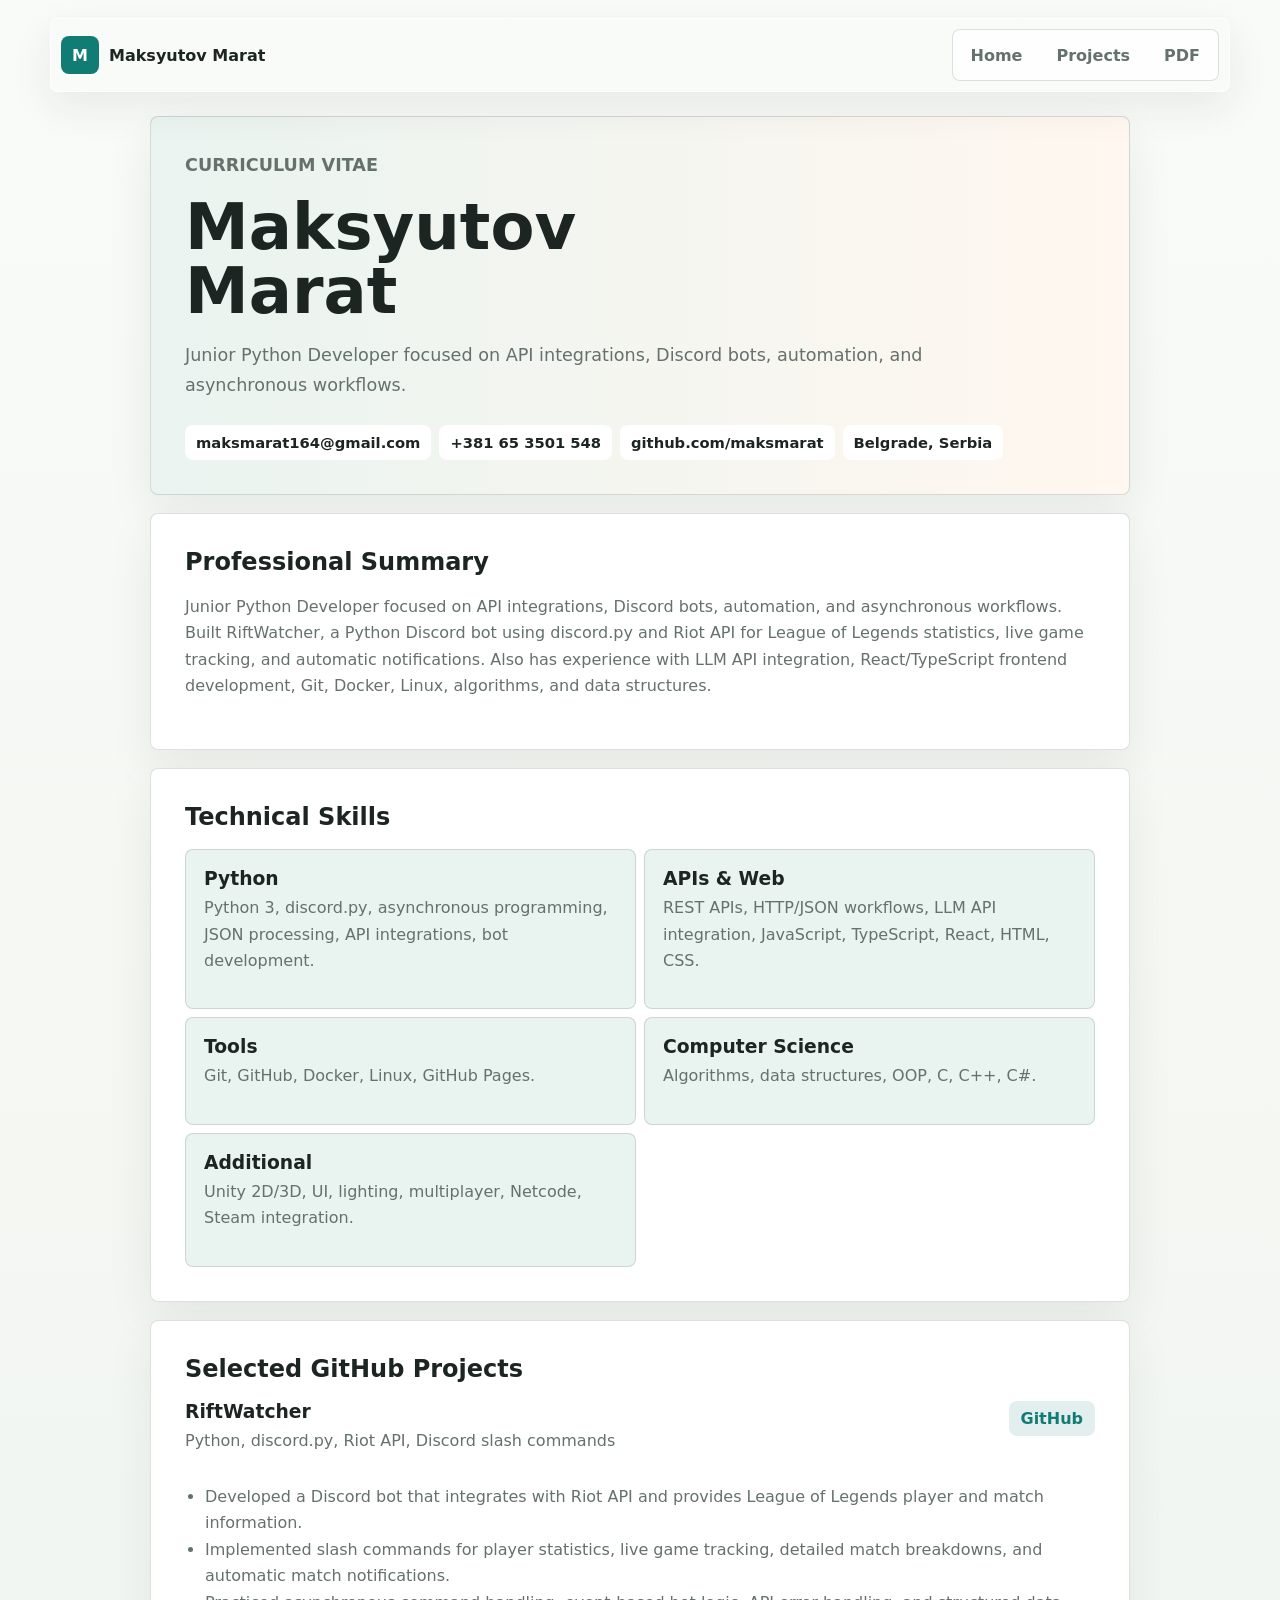
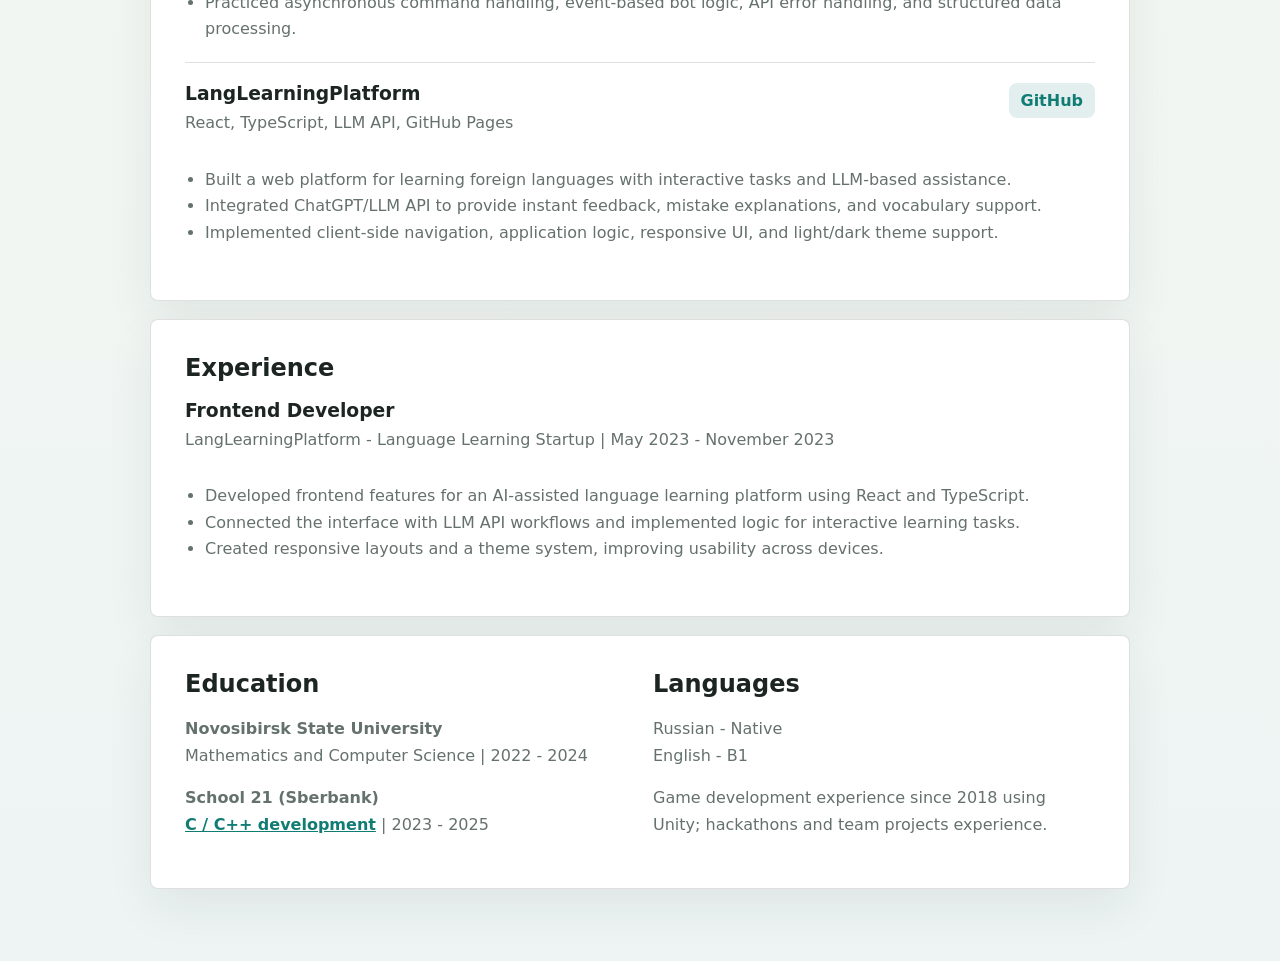
==== cv.html @ bb761750 "Build personal portfolio site" ====
<!DOCTYPE html>
<html lang="en">
  <head>
    <meta charset="UTF-8" />
    <meta name="viewport" content="width=device-width, initial-scale=1.0" />
    <title>CV | Maksyutov Marat</title>
    <link rel="stylesheet" href="styles.css" />
  </head>
  <body class="cv-page">
    <header class="site-header" aria-label="CV navigation">
      <a class="brand" href="index.html#home" aria-label="Back to home">
        <span class="brand-mark">M</span>
        <span>Maksyutov Marat</span>
      </a>

      <nav class="nav-tabs cv-nav" aria-label="CV actions">
        <a class="nav-tab nav-link" href="index.html#home">Home</a>
        <a class="nav-tab nav-link" href="index.html#projects">Projects</a>
        <a class="nav-tab nav-link" href="Maksyutov_Marat_CV.pdf" target="_blank" rel="noreferrer">PDF</a>
      </nav>
    </header>

    <main class="resume-shell">
      <section class="resume-hero">
        <p class="eyebrow">Curriculum Vitae</p>
        <h1>Maksyutov Marat</h1>
        <p>Junior Python Developer focused on API integrations, Discord bots, automation, and asynchronous workflows.</p>
        <div class="resume-contact" aria-label="Contact information">
          <a href="mailto:maksmarat164@gmail.com">maksmarat164@gmail.com</a>
          <a href="tel:+381653501548">+381 65 3501 548</a>
          <a href="https://github.com/maksmarat" target="_blank" rel="noreferrer">github.com/maksmarat</a>
          <span>Belgrade, Serbia</span>
        </div>
      </section>

      <section class="resume-section">
        <h2>Professional Summary</h2>
        <p>
          Junior Python Developer focused on API integrations, Discord bots,
          automation, and asynchronous workflows. Built RiftWatcher, a Python
          Discord bot using discord.py and Riot API for League of Legends
          statistics, live game tracking, and automatic notifications. Also has
          experience with LLM API integration, React/TypeScript frontend
          development, Git, Docker, Linux, algorithms, and data structures.
        </p>
      </section>

      <section class="resume-section">
        <h2>Technical Skills</h2>
        <div class="resume-grid">
          <article>
            <h3>Python</h3>
            <p>Python 3, discord.py, asynchronous programming, JSON processing, API integrations, bot development.</p>
          </article>
          <article>
            <h3>APIs & Web</h3>
            <p>REST APIs, HTTP/JSON workflows, LLM API integration, JavaScript, TypeScript, React, HTML, CSS.</p>
          </article>
          <article>
            <h3>Tools</h3>
            <p>Git, GitHub, Docker, Linux, GitHub Pages.</p>
          </article>
          <article>
            <h3>Computer Science</h3>
            <p>Algorithms, data structures, OOP, C, C++, C#.</p>
          </article>
          <article>
            <h3>Additional</h3>
            <p>Unity 2D/3D, UI, lighting, multiplayer, Netcode, Steam integration.</p>
          </article>
        </div>
      </section>

      <section class="resume-section">
        <h2>Selected GitHub Projects</h2>
        <article class="resume-item">
          <div>
            <h3>RiftWatcher</h3>
            <p class="resume-muted">Python, discord.py, Riot API, Discord slash commands</p>
          </div>
          <a href="https://github.com/maksmarat/RiftWatcher" target="_blank" rel="noreferrer">GitHub</a>
          <ul>
            <li>Developed a Discord bot that integrates with Riot API and provides League of Legends player and match information.</li>
            <li>Implemented slash commands for player statistics, live game tracking, detailed match breakdowns, and automatic match notifications.</li>
            <li>Practiced asynchronous command handling, event-based bot logic, API error handling, and structured data processing.</li>
          </ul>
        </article>
        <article class="resume-item">
          <div>
            <h3>LangLearningPlatform</h3>
            <p class="resume-muted">React, TypeScript, LLM API, GitHub Pages</p>
          </div>
          <a href="https://github.com/Amir837/langleraningplatform" target="_blank" rel="noreferrer">GitHub</a>
          <ul>
            <li>Built a web platform for learning foreign languages with interactive tasks and LLM-based assistance.</li>
            <li>Integrated ChatGPT/LLM API to provide instant feedback, mistake explanations, and vocabulary support.</li>
            <li>Implemented client-side navigation, application logic, responsive UI, and light/dark theme support.</li>
          </ul>
        </article>
      </section>

      <section class="resume-section">
        <h2>Experience</h2>
        <article class="resume-item">
          <div>
            <h3>Frontend Developer</h3>
            <p class="resume-muted">LangLearningPlatform - Language Learning Startup | May 2023 - November 2023</p>
          </div>
          <ul>
            <li>Developed frontend features for an AI-assisted language learning platform using React and TypeScript.</li>
            <li>Connected the interface with LLM API workflows and implemented logic for interactive learning tasks.</li>
            <li>Created responsive layouts and a theme system, improving usability across devices.</li>
          </ul>
        </article>
      </section>

      <section class="resume-section resume-two-columns">
        <div>
          <h2>Education</h2>
          <p><strong>Novosibirsk State University</strong><br />Mathematics and Computer Science | 2022 - 2024</p>
          <p><strong>School 21 (Sberbank)</strong><br /><a href="https://21-school.ru/" target="_blank" rel="noreferrer">C / C++ development</a> | 2023 - 2025</p>
        </div>
        <div>
          <h2>Languages</h2>
          <p>Russian - Native<br />English - B1</p>
          <p class="resume-muted">Game development experience since 2018 using Unity; hackathons and team projects experience.</p>
        </div>
      </section>
    </main>
  </body>
</html>
---- styles.css ----
:root {
  --bg: #f4f7f2;
  --surface: #ffffff;
  --surface-soft: #e9f3ef;
  --surface-warm: #fff7ef;
  --ink: #1d2523;
  --muted: #65716d;
  --line: rgba(32, 33, 36, 0.14);
  --teal: #117c74;
  --coral: #df624c;
  --mustard: #bc8726;
  --sky: #e8eef6;
  --shadow: 0 24px 70px rgba(31, 40, 38, 0.14);
}

* {
  box-sizing: border-box;
}

html {
  scroll-behavior: smooth;
}

body {
  margin: 0;
  min-height: 100vh;
  background:
    linear-gradient(180deg, #f8fbf7 0%, var(--bg) 44%, #edf4f3 100%);
  color: var(--ink);
  font-family: system-ui, -apple-system, BlinkMacSystemFont, "Segoe UI", sans-serif;
}

button,
a {
  font: inherit;
}

button {
  cursor: pointer;
}

.site-header {
  position: sticky;
  top: 0;
  z-index: 10;
  display: flex;
  align-items: center;
  justify-content: space-between;
  gap: 20px;
  width: min(1180px, calc(100% - 32px));
  margin: 18px auto 0;
  padding: 10px;
  border: 1px solid rgba(255, 255, 255, 0.66);
  border-radius: 8px;
  background: rgba(248, 251, 247, 0.86);
  box-shadow: 0 14px 40px rgba(32, 33, 36, 0.08);
  backdrop-filter: blur(18px);
}

.brand {
  display: inline-flex;
  align-items: center;
  gap: 10px;
  color: var(--ink);
  font-weight: 800;
  text-decoration: none;
}

.brand-mark {
  display: grid;
  width: 38px;
  height: 38px;
  place-items: center;
  border-radius: 8px;
  background: var(--teal);
  color: #fff;
  letter-spacing: 0;
}

.nav-tabs {
  display: flex;
  align-items: center;
  gap: 6px;
  padding: 4px;
  border: 1px solid var(--line);
  border-radius: 8px;
  background: rgba(255, 255, 255, 0.64);
}

.nav-tab,
.primary-action,
.secondary-action {
  display: inline-flex;
  align-items: center;
  justify-content: center;
  min-height: 42px;
  border: 0;
  border-radius: 8px;
  transition: transform 180ms ease, background 180ms ease, color 180ms ease, box-shadow 180ms ease;
  text-decoration: none;
}

.nav-tab {
  min-width: 86px;
  padding: 0 14px;
  background: transparent;
  color: var(--muted);
  font-weight: 700;
}

.nav-link {
  min-width: 62px;
}

.nav-tab.active,
.nav-tab:hover {
  background: var(--ink);
  color: #fff;
}

main {
  width: min(1180px, calc(100% - 32px));
  margin: 24px auto 48px;
}

.hero {
  position: relative;
  min-height: calc(100vh - 116px);
  overflow: hidden;
  border-radius: 8px;
  box-shadow: var(--shadow);
  isolation: isolate;
}

.hero-image {
  position: absolute;
  inset: 0;
  width: 100%;
  height: 100%;
  object-fit: cover;
}

.hero-overlay {
  position: absolute;
  inset: 0;
  background:
    linear-gradient(90deg, rgba(248, 251, 247, 0.97) 0%, rgba(248, 251, 247, 0.86) 42%, rgba(248, 251, 247, 0.22) 78%),
    linear-gradient(0deg, rgba(29, 37, 35, 0.22), rgba(29, 37, 35, 0.02));
}

.hero-content {
  position: relative;
  z-index: 1;
  display: flex;
  flex-direction: column;
  justify-content: center;
  max-width: 650px;
  min-height: calc(100vh - 116px);
  padding: clamp(42px, 8vw, 92px) clamp(28px, 8vw, 92px) 150px;
}

.eyebrow {
  margin: 0 0 14px;
  color: var(--coral);
  font-size: 0.78rem;
  font-weight: 800;
  letter-spacing: 0;
  text-transform: uppercase;
}

h1,
h2,
h3,
p {
  margin-top: 0;
}

h1 {
  max-width: 620px;
  margin-bottom: 22px;
  font-size: 5.1rem;
  line-height: 1;
  letter-spacing: 0;
}

.hero-text {
  max-width: 560px;
  margin-bottom: 30px;
  color: #3b3d3f;
  font-size: 1.15rem;
  line-height: 1.7;
}

.hero-stack,
.project-tech,
.resume-contact,
.resume-grid {
  display: flex;
  flex-wrap: wrap;
  gap: 8px;
}

.hero-stack {
  margin-bottom: 26px;
}

.hero-stack span,
.project-tech span {
  padding: 8px 10px;
  border: 1px solid rgba(29, 37, 35, 0.12);
  border-radius: 8px;
  background: rgba(255, 255, 255, 0.72);
  color: var(--ink);
  font-size: 0.9rem;
  font-weight: 800;
}

.hero-actions {
  display: flex;
  flex-wrap: wrap;
  gap: 12px;
}

.primary-action {
  background: var(--teal);
  color: #fff;
  box-shadow: 0 14px 24px rgba(31, 138, 131, 0.22);
}

.secondary-action {
  border: 1px solid var(--line);
  background: rgba(255, 255, 255, 0.7);
  color: var(--ink);
}

.primary-action:hover,
.secondary-action:hover {
  transform: translateY(-2px);
}

.hero-highlights {
  position: absolute;
  right: 24px;
  bottom: 24px;
  left: 24px;
  z-index: 1;
  display: grid;
  grid-template-columns: repeat(3, minmax(0, 1fr));
  gap: 1px;
  overflow: hidden;
  border: 1px solid rgba(255, 255, 255, 0.72);
  border-radius: 8px;
  background: rgba(255, 255, 255, 0.72);
  backdrop-filter: blur(18px);
}

.hero-highlights div {
  min-height: 92px;
  padding: 18px;
  background: rgba(255, 255, 255, 0.68);
}

.hero-highlights span {
  display: block;
  margin-bottom: 8px;
  color: var(--coral);
  font-size: 0.78rem;
  font-weight: 800;
  text-transform: uppercase;
}

.hero-highlights strong {
  display: block;
  font-size: 1rem;
  line-height: 1.35;
}

.content-panel {
  min-height: calc(100vh - 116px);
  padding: clamp(34px, 6vw, 74px) 0;
}

.section-heading {
  max-width: 720px;
  margin-bottom: clamp(28px, 4vw, 44px);
}

.section-heading h2 {
  margin-bottom: 0;
  font-size: 3.6rem;
  line-height: 1.03;
  letter-spacing: 0;
}

.profile-layout {
  display: grid;
  grid-template-columns: minmax(0, 1fr) minmax(230px, 310px);
  gap: 16px;
  margin-bottom: 18px;
}

.profile-block {
  padding: 28px;
  border: 1px solid var(--line);
  border-radius: 8px;
  background: #fff;
  box-shadow: 0 18px 48px rgba(31, 40, 38, 0.07);
}

.profile-block h3 {
  margin-bottom: 12px;
  font-size: 1.35rem;
}

.profile-block p {
  margin-bottom: 0;
  color: var(--muted);
  line-height: 1.7;
}

.profile-aside {
  display: grid;
  gap: 10px;
  align-content: start;
}

.profile-aside span {
  padding: 18px;
  border: 1px solid var(--line);
  border-radius: 8px;
  background: var(--surface-warm);
  color: var(--ink);
  font-weight: 800;
}

.info-grid {
  display: grid;
  grid-template-columns: repeat(3, minmax(0, 1fr));
  gap: 16px;
}

.info-card {
  min-height: 260px;
  padding: 28px;
  border: 1px solid var(--line);
  border-radius: 8px;
  background: #fff;
  box-shadow: 0 18px 48px rgba(31, 40, 38, 0.06);
}

.card-number {
  display: inline-block;
  margin-bottom: 54px;
  color: var(--mustard);
  font-weight: 800;
}

.info-card h3,
.project-row h3 {
  margin-bottom: 12px;
  font-size: 1.3rem;
}

.info-card p,
.detail-panel p,
.project-row p,
.contact-copy p {
  margin-bottom: 0;
  color: var(--muted);
  line-height: 1.65;
}

.detail-grid {
  display: grid;
  grid-template-columns: repeat(4, minmax(0, 1fr));
  gap: 16px;
  margin-top: 16px;
}

.detail-panel {
  padding: 24px;
  border: 1px solid var(--line);
  border-radius: 8px;
  background: #fff;
  box-shadow: 0 18px 48px rgba(31, 40, 38, 0.06);
}

.detail-panel h3 {
  margin-bottom: 14px;
  font-size: 1.15rem;
}

.detail-panel p + p {
  margin-top: 14px;
}

.detail-panel strong {
  color: var(--ink);
}

.skill-cloud {
  display: flex;
  flex-wrap: wrap;
  gap: 8px;
}

.skill-cloud span {
  padding: 8px 10px;
  border-radius: 8px;
  background: var(--sky);
  color: var(--ink);
  font-size: 0.9rem;
  font-weight: 700;
}

.project-list {
  display: grid;
  grid-template-columns: repeat(2, minmax(0, 1fr));
  gap: 16px;
}

.project-row {
  display: grid;
  grid-template-rows: 1fr auto;
  gap: 24px;
  min-height: 360px;
  padding: 28px;
  border: 1px solid var(--line);
  border-radius: 8px;
  background: #fff;
  box-shadow: 0 18px 48px rgba(31, 40, 38, 0.07);
}

.project-tech {
  margin: 0 0 18px;
}

.project-status {
  justify-self: start;
  min-width: 82px;
  padding: 8px 12px;
  border-radius: 8px;
  background: rgba(31, 138, 131, 0.12);
  color: var(--teal);
  font-size: 0.86rem;
  font-weight: 800;
  text-align: center;
  text-decoration: none;
  transition: transform 180ms ease, background 180ms ease;
}

a.project-status:hover {
  transform: translateY(-2px);
  background: rgba(31, 138, 131, 0.18);
}

.project-status.muted {
  background: rgba(105, 112, 109, 0.12);
  color: var(--muted);
}

.contact-layout {
  display: grid;
  grid-template-columns: minmax(0, 1fr) minmax(280px, 420px);
  gap: 28px;
  align-items: start;
}

.contact-copy {
  padding: 28px;
  border-left: 4px solid var(--coral);
  border-radius: 8px;
  background: var(--surface-soft);
}

.contact-meta {
  display: flex;
  flex-wrap: wrap;
  gap: 8px;
  margin-top: 22px;
}

.contact-meta span {
  padding: 8px 10px;
  border-radius: 8px;
  background: #fff;
  color: var(--ink);
  font-size: 0.92rem;
  font-weight: 800;
}

.contact-links {
  display: grid;
  gap: 12px;
}

.contact-links a {
  padding: 18px 20px;
  border: 1px solid var(--line);
  border-radius: 8px;
  color: var(--ink);
  font-weight: 800;
  text-decoration: none;
  transition: border-color 180ms ease, color 180ms ease, transform 180ms ease;
}

.contact-links a:hover {
  border-color: var(--teal);
  color: var(--teal);
  transform: translateX(4px);
}

.cv-page main {
  margin-bottom: 72px;
}

.resume-shell {
  display: grid;
  gap: 18px;
  max-width: 980px;
}

.resume-hero,
.resume-section {
  padding: 34px;
  border: 1px solid var(--line);
  border-radius: 8px;
  background: #fff;
  box-shadow: 0 18px 48px rgba(31, 40, 38, 0.07);
}

.resume-hero {
  background:
    linear-gradient(90deg, rgba(233, 243, 239, 0.96), rgba(255, 247, 239, 0.96)),
    var(--surface);
}

.resume-hero h1 {
  margin-bottom: 18px;
  font-size: 4rem;
}

.resume-hero p {
  max-width: 760px;
  color: var(--muted);
  font-size: 1.1rem;
  line-height: 1.7;
}

.resume-contact {
  margin-top: 24px;
}

.resume-contact a,
.resume-contact span {
  padding: 9px 11px;
  border-radius: 8px;
  background: #fff;
  color: var(--ink);
  font-size: 0.92rem;
  font-weight: 800;
  text-decoration: none;
}

.resume-section h2 {
  margin-bottom: 18px;
  font-size: 1.5rem;
}

.resume-section h3 {
  margin-bottom: 6px;
}

.resume-section p,
.resume-section li {
  color: var(--muted);
  line-height: 1.65;
}

.resume-grid {
  display: grid;
  grid-template-columns: repeat(2, minmax(0, 1fr));
}

.resume-grid article {
  padding: 18px;
  border: 1px solid var(--line);
  border-radius: 8px;
  background: var(--surface-soft);
}

.resume-item {
  display: grid;
  grid-template-columns: minmax(0, 1fr) auto;
  gap: 14px 20px;
  padding: 20px 0;
  border-top: 1px solid var(--line);
}

.resume-item:first-of-type {
  border-top: 0;
  padding-top: 0;
}

.resume-item > a {
  align-self: start;
  padding: 8px 12px;
  border-radius: 8px;
  background: rgba(17, 124, 116, 0.12);
  color: var(--teal);
  font-weight: 800;
  text-decoration: none;
}

.resume-item ul {
  grid-column: 1 / -1;
  margin: 0;
  padding-left: 20px;
}

.resume-muted {
  color: var(--muted);
}

.resume-two-columns {
  display: grid;
  grid-template-columns: repeat(2, minmax(0, 1fr));
  gap: 26px;
}

.resume-two-columns a {
  color: var(--teal);
  font-weight: 800;
}

.hidden {
  display: none;
}

@media (max-width: 760px) {
  .site-header {
    align-items: stretch;
    flex-direction: column;
  }

  .nav-tabs {
    display: grid;
    grid-template-columns: repeat(3, minmax(0, 1fr));
  }

  .nav-tab {
    min-width: 0;
  }

  main {
    margin-top: 18px;
  }

  .hero,
  .hero-content,
  .content-panel {
    min-height: auto;
  }

  .hero-content {
    padding: 42px 24px 300px;
  }

  h1 {
    font-size: 3.3rem;
  }

  .hero-text {
    font-size: 1rem;
  }

  .section-heading h2 {
    font-size: 2.45rem;
  }

  .hero-overlay {
    background:
      linear-gradient(180deg, rgba(248, 251, 247, 0.98) 0%, rgba(248, 251, 247, 0.9) 54%, rgba(248, 251, 247, 0.12) 100%),
      linear-gradient(0deg, rgba(29, 37, 35, 0.22), rgba(29, 37, 35, 0));
  }

  .hero-highlights,
  .profile-layout,
  .info-grid,
  .detail-grid,
  .project-list,
  .resume-grid,
  .resume-two-columns,
  .contact-layout {
    grid-template-columns: 1fr;
  }

  .hero-highlights {
    right: 16px;
    bottom: 16px;
    left: 16px;
  }

  .info-card {
    min-height: auto;
  }

  .card-number {
    margin-bottom: 28px;
  }

  .project-row {
    min-height: auto;
  }

  .resume-hero h1 {
    font-size: 3rem;
  }

  .resume-item {
    grid-template-columns: 1fr;
  }
}

@media (max-width: 420px) {
  h1 {
    font-size: 2.7rem;
  }

  .section-heading h2 {
    font-size: 2.1rem;
  }

  .nav-tabs {
    grid-template-columns: repeat(2, minmax(0, 1fr));
  }

  .hero-actions {
    flex-direction: column;
  }

  .primary-action,
  .secondary-action {
    width: 100%;
  }
}
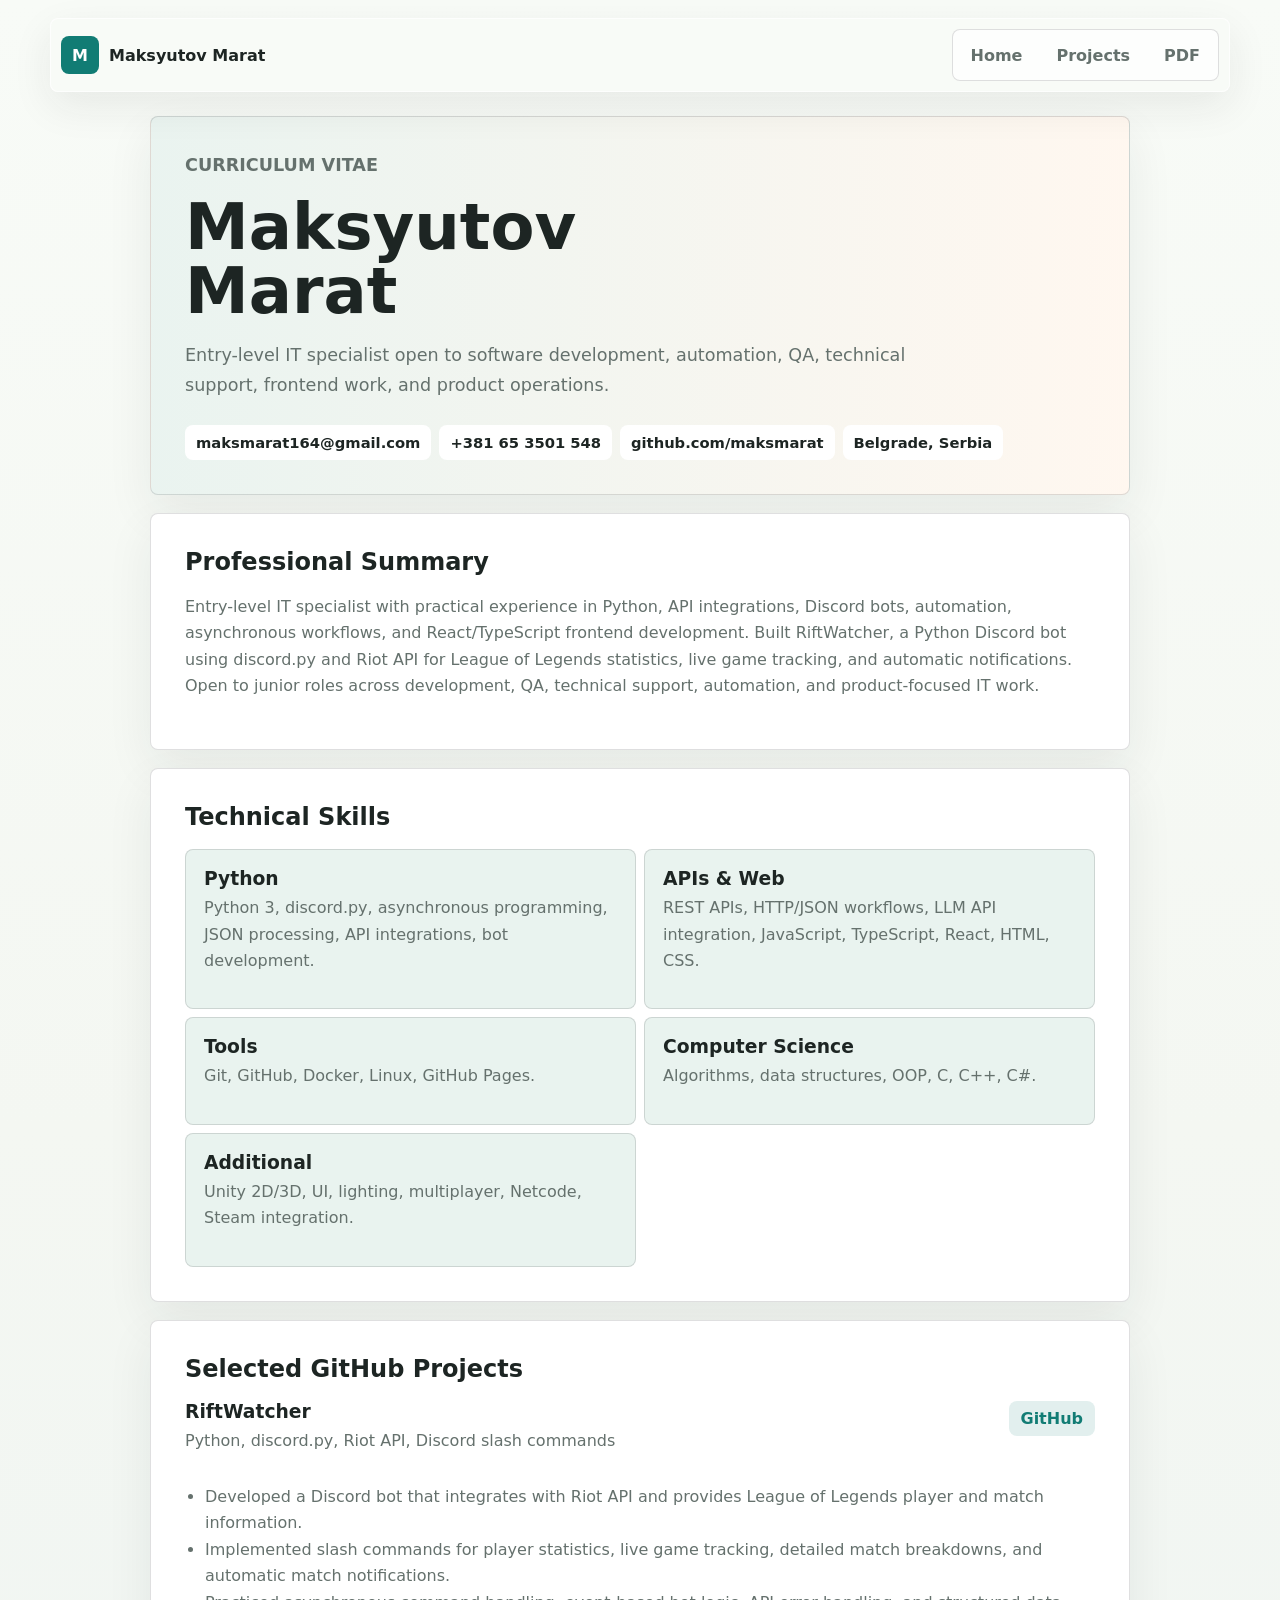
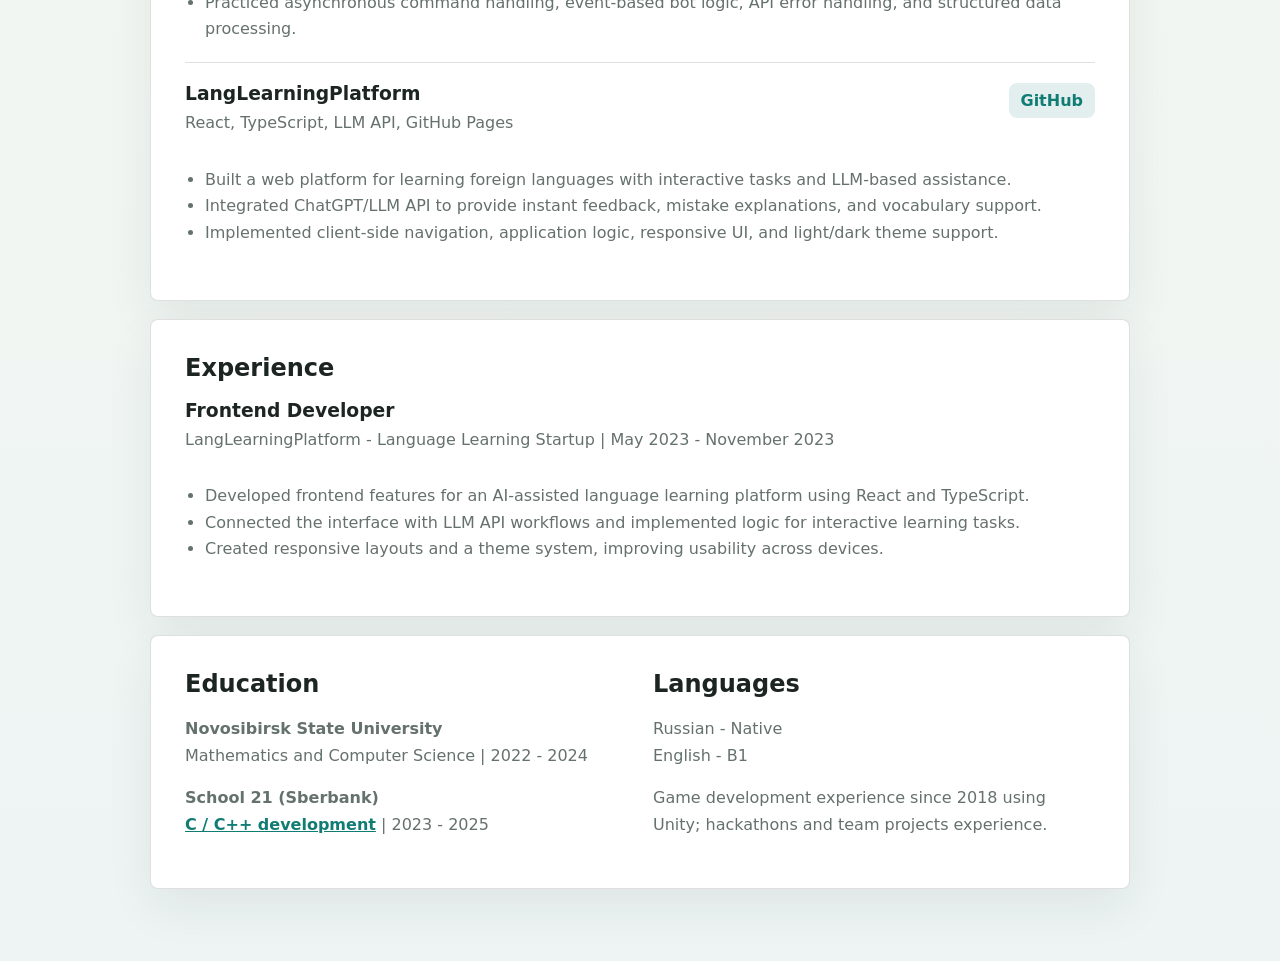
==== commit 69098d89: "Update portfolio career focus" ====
--- a/cv.html
+++ b/cv.html
@@ -24,7 +24,7 @@
       <section class="resume-hero">
         <p class="eyebrow">Curriculum Vitae</p>
         <h1>Maksyutov Marat</h1>
-        <p>Junior Python Developer focused on API integrations, Discord bots, automation, and asynchronous workflows.</p>
+        <p>Entry-level IT specialist open to software development, automation, QA, technical support, frontend work, and product operations.</p>
         <div class="resume-contact" aria-label="Contact information">
           <a href="mailto:maksmarat164@gmail.com">maksmarat164@gmail.com</a>
           <a href="tel:+381653501548">+381 65 3501 548</a>
@@ -36,12 +36,13 @@
       <section class="resume-section">
         <h2>Professional Summary</h2>
         <p>
-          Junior Python Developer focused on API integrations, Discord bots,
-          automation, and asynchronous workflows. Built RiftWatcher, a Python
+          Entry-level IT specialist with practical experience in Python, API
+          integrations, Discord bots, automation, asynchronous workflows, and
+          React/TypeScript frontend development. Built RiftWatcher, a Python
           Discord bot using discord.py and Riot API for League of Legends
-          statistics, live game tracking, and automatic notifications. Also has
-          experience with LLM API integration, React/TypeScript frontend
-          development, Git, Docker, Linux, algorithms, and data structures.
+          statistics, live game tracking, and automatic notifications. Open to
+          junior roles across development, QA, technical support, automation,
+          and product-focused IT work.
         </p>
       </section>
 
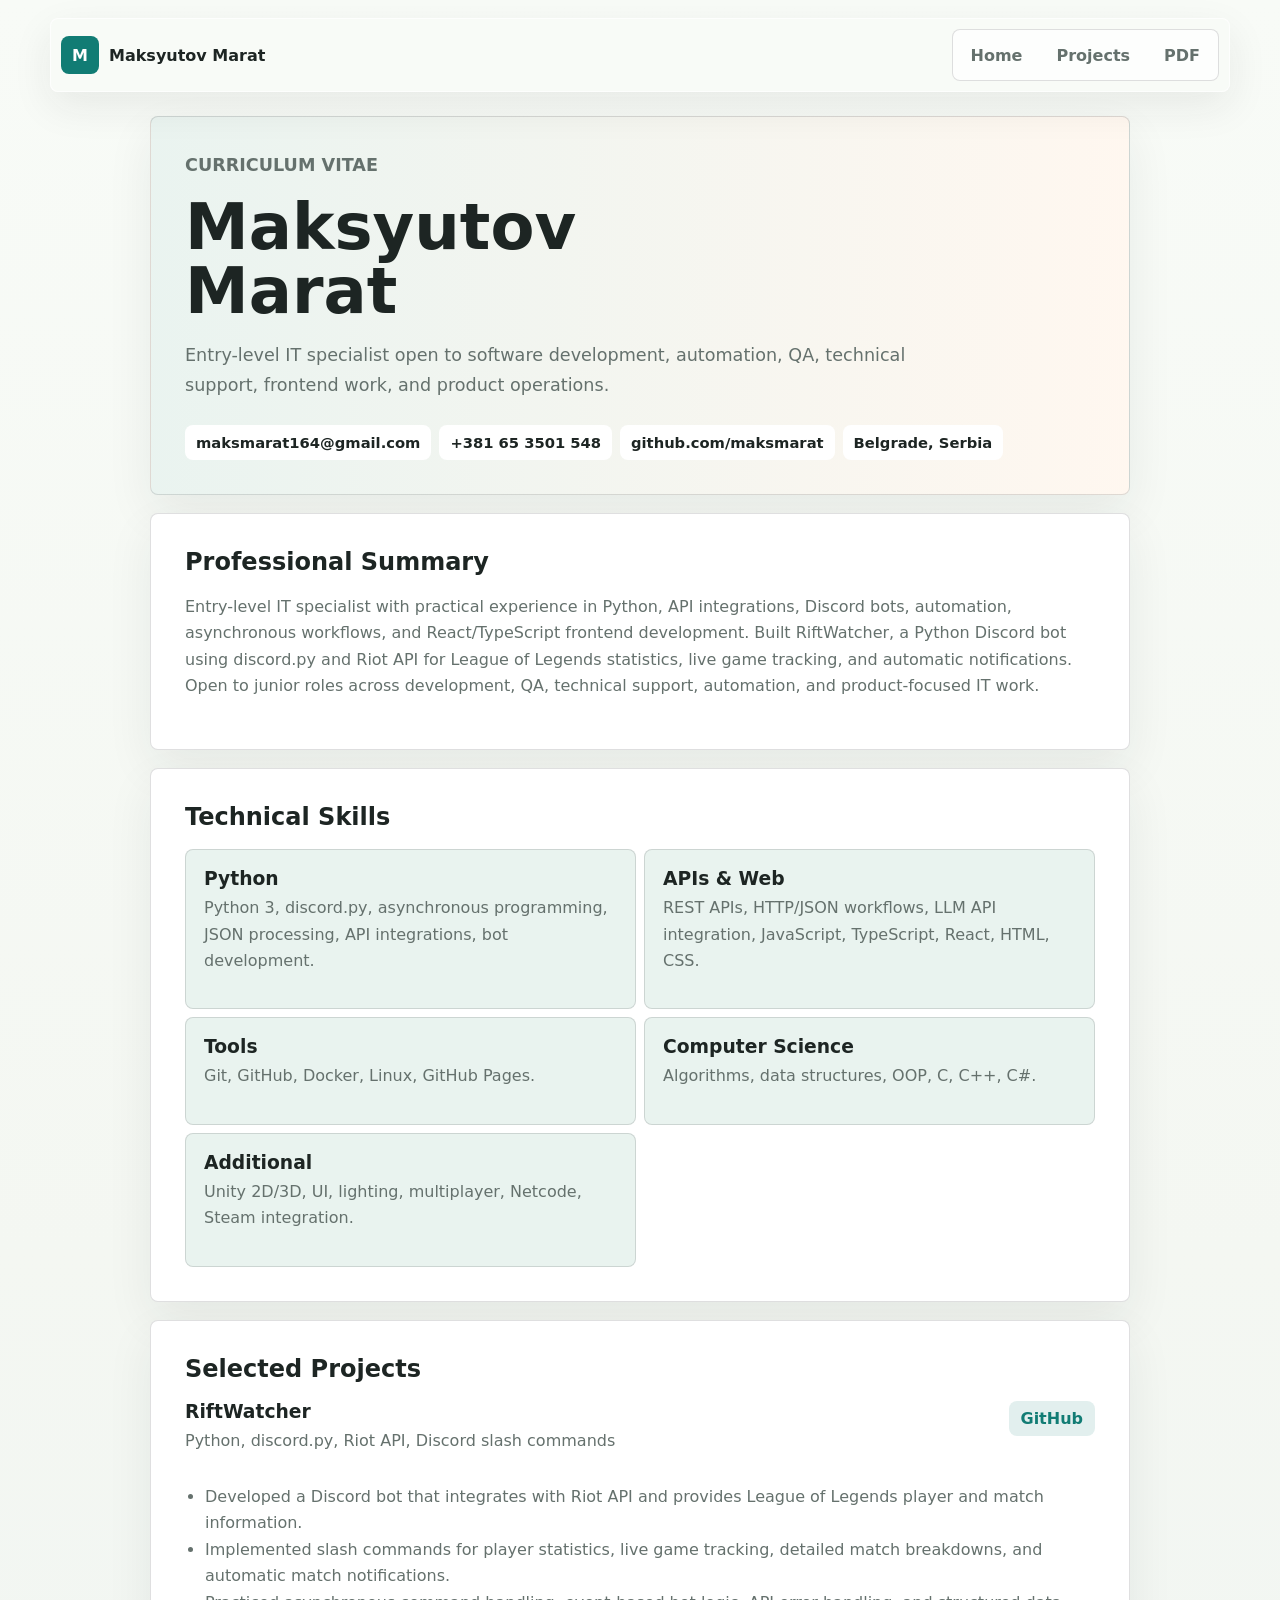
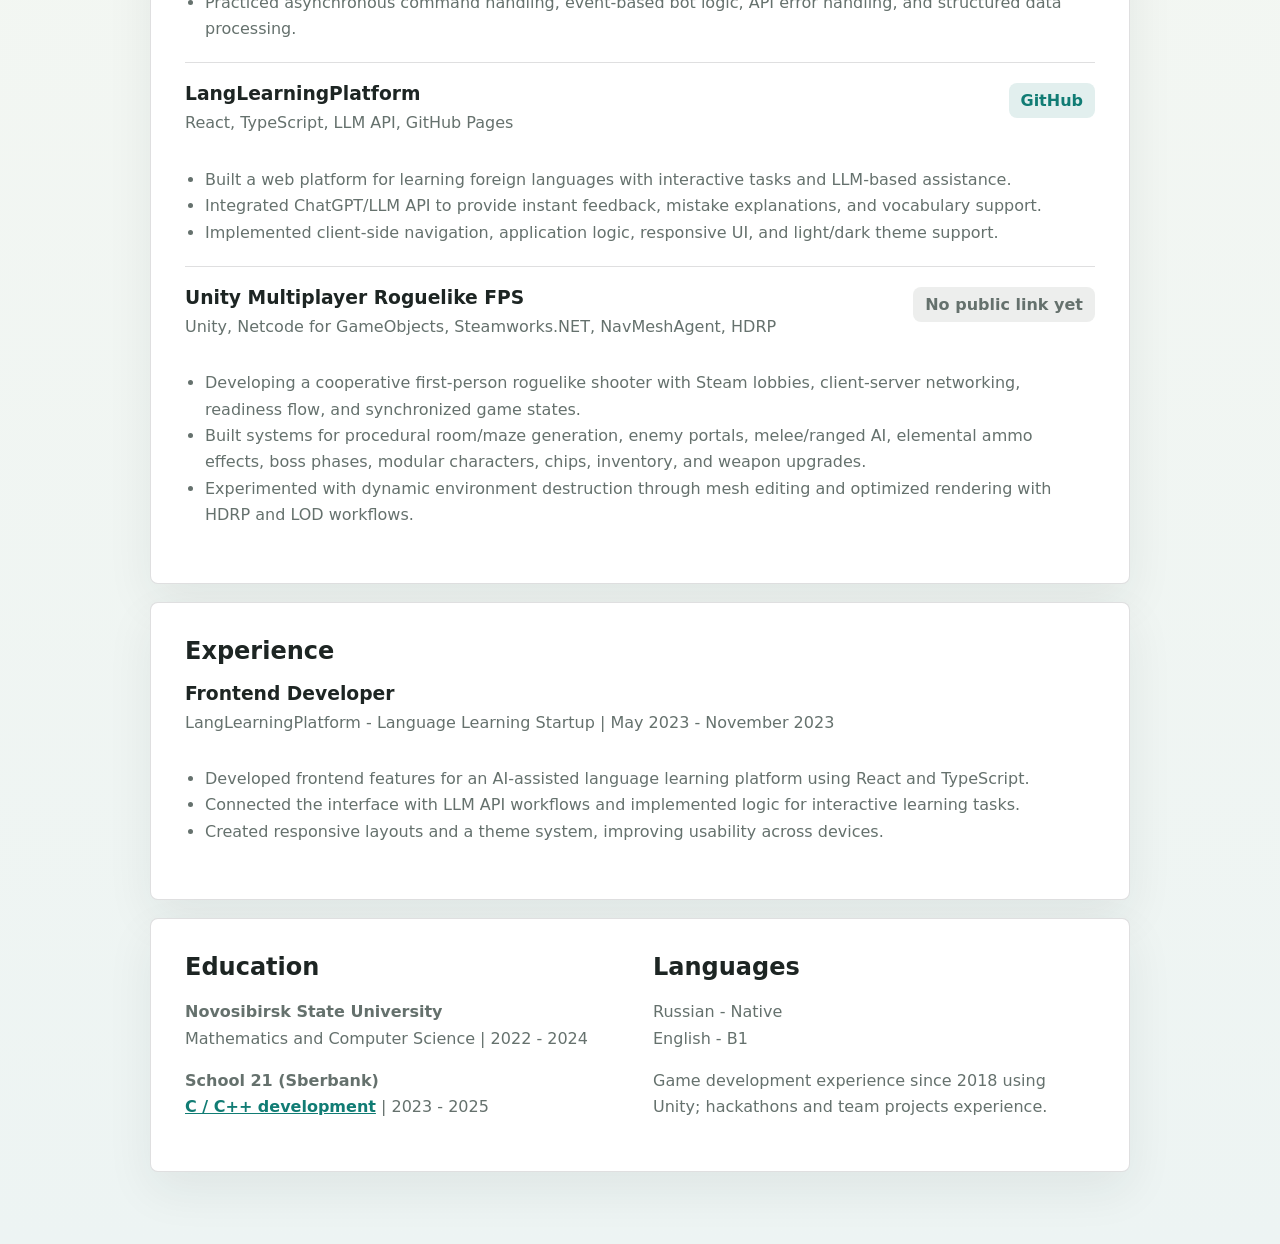
==== commit 5fcd0365: "Add Unity multiplayer project" ====
--- a/cv.html
+++ b/cv.html
@@ -73,7 +73,7 @@
       </section>
 
       <section class="resume-section">
-        <h2>Selected GitHub Projects</h2>
+        <h2>Selected Projects</h2>
         <article class="resume-item">
           <div>
             <h3>RiftWatcher</h3>
@@ -96,6 +96,18 @@
             <li>Built a web platform for learning foreign languages with interactive tasks and LLM-based assistance.</li>
             <li>Integrated ChatGPT/LLM API to provide instant feedback, mistake explanations, and vocabulary support.</li>
             <li>Implemented client-side navigation, application logic, responsive UI, and light/dark theme support.</li>
+          </ul>
+        </article>
+        <article class="resume-item">
+          <div>
+            <h3>Unity Multiplayer Roguelike FPS</h3>
+            <p class="resume-muted">Unity, Netcode for GameObjects, Steamworks.NET, NavMeshAgent, HDRP</p>
+          </div>
+          <span class="resume-badge">No public link yet</span>
+          <ul>
+            <li>Developing a cooperative first-person roguelike shooter with Steam lobbies, client-server networking, readiness flow, and synchronized game states.</li>
+            <li>Built systems for procedural room/maze generation, enemy portals, melee/ranged AI, elemental ammo effects, boss phases, modular characters, chips, inventory, and weapon upgrades.</li>
+            <li>Experimented with dynamic environment destruction through mesh editing and optimized rendering with HDRP and LOD workflows.</li>
           </ul>
         </article>
       </section>
--- a/styles.css
+++ b/styles.css
@@ -602,7 +602,8 @@
   padding-top: 0;
 }
 
-.resume-item > a {
+.resume-item > a,
+.resume-badge {
   align-self: start;
   padding: 8px 12px;
   border-radius: 8px;
@@ -610,6 +611,11 @@
   color: var(--teal);
   font-weight: 800;
   text-decoration: none;
+}
+
+.resume-badge {
+  background: rgba(105, 112, 109, 0.12);
+  color: var(--muted);
 }
 
 .resume-item ul {
